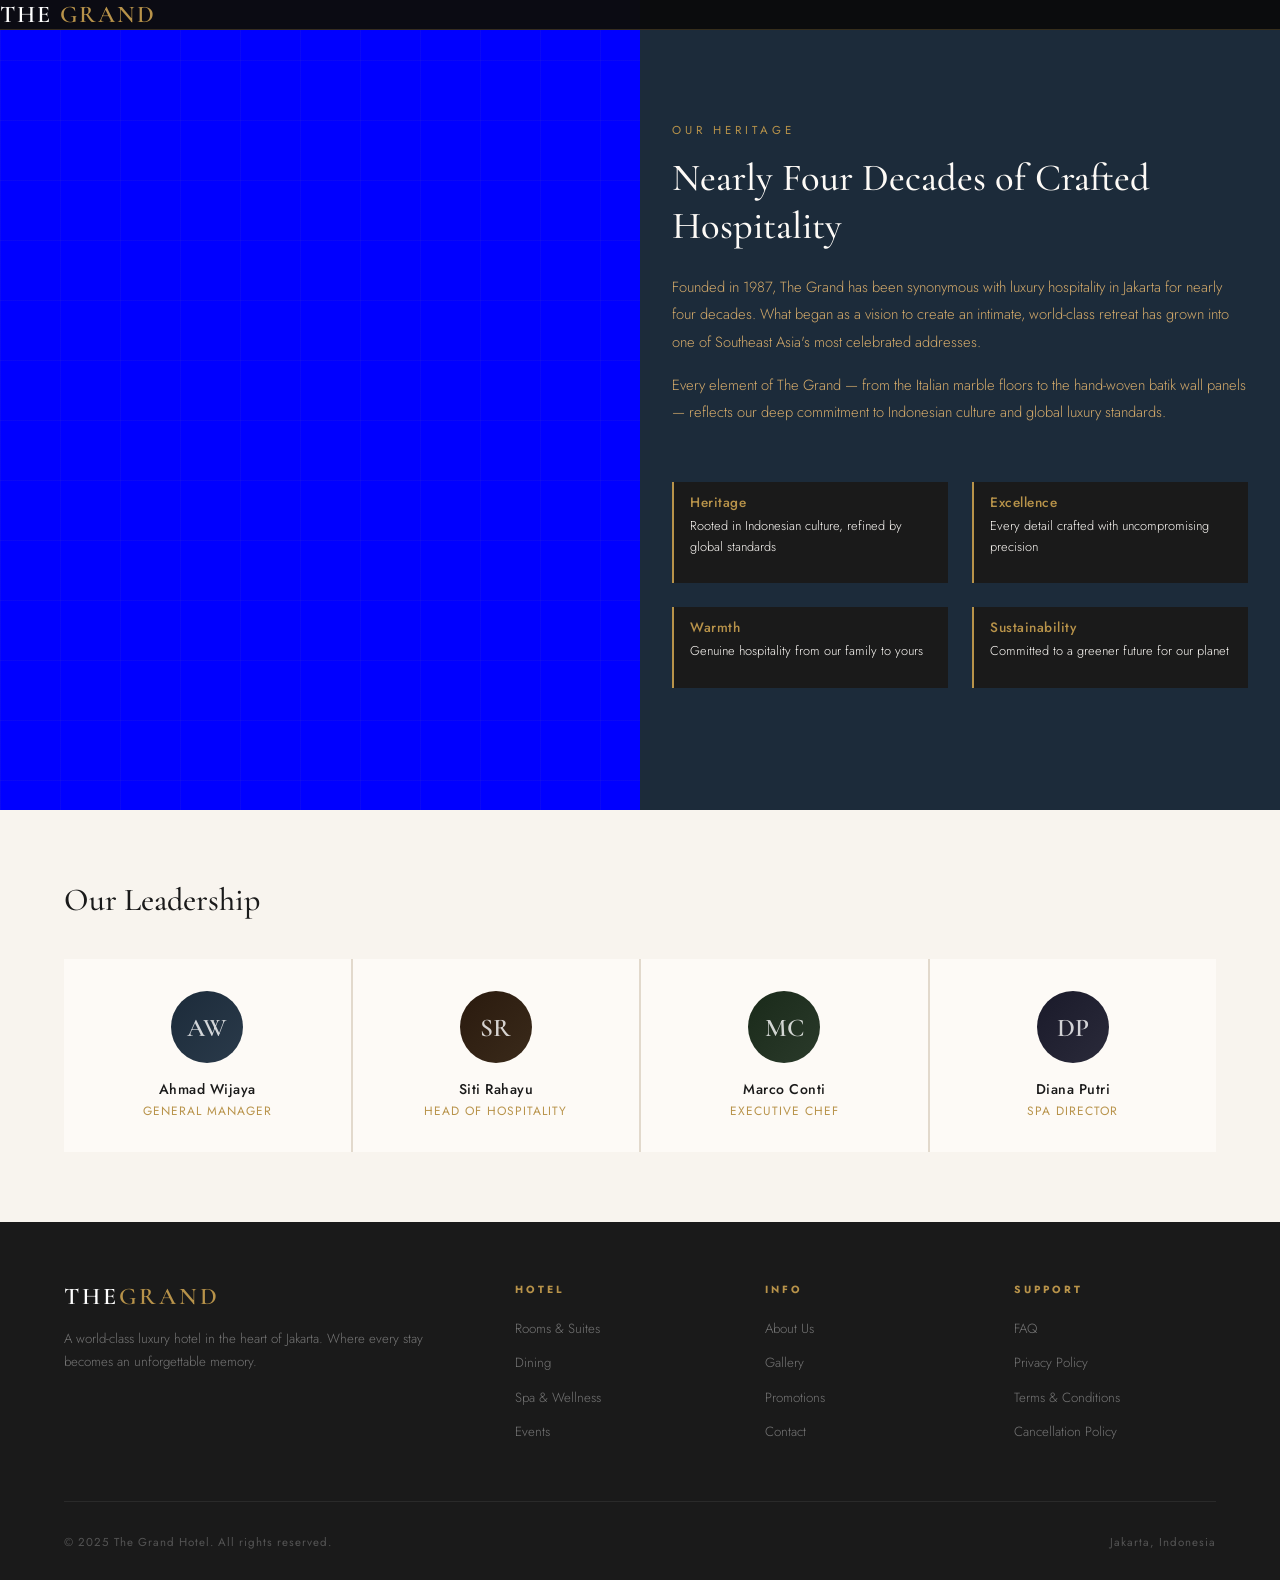
==== about.html @ 0f1eca5a "L18 Done" ====
<!doctype html>
<html lang="en">
  <head>
    <meta charset="UTF-8" />
    <meta name="viewport" content="width=device-width, initial-scale=1.0" />
    <title>Document</title>
    <link
      href="https://fonts.googleapis.com/css2?family=Cormorant+Garamond:ital,wght@0,400;0,500;0,600;1,400;1,600&family=Jost:wght@300;400;500&display=swap"
      rel="stylesheet"
    />
    <link rel="stylesheet" href="style.css" />
    <link rel="icon" href="assets/Logo.png" />
  </head>
  <body>
    <nav class="mainNav">
      <div class="nav-inner">
        <a href="index.html" target="_self" class="logo"
          >The <span>Grand</span></a
        >
      </div>
    </nav>

    <!-- ===== ABOUT PAGE ===== -->
    <div class="page" id="page-about">
      <div class="about-split">
        <div class="about-img-panel">
          <iframe
            class="about-iframe"
            src="https://www.google.com/maps/embed?pb=!1m18!1m12!1m3!1d3966.8124779945497!2d106.895271476103!3d-6.155864393831235!2m3!1f0!2f0!3f0!3m2!1i1024!2i768!4f13.1!3m3!1m2!1s0x2e69f5b17e69633b%3A0x5859f2b731b274cf!2sTimedoor%20Academy%20%7C%20Kursus%20Coding%2C%20Programming%20untuk%20usia%205th%20-%2018th%20di%20Kelapa%20Gading%2C%20Jakarta%20Utara%2C%20Indonesia!5e0!3m2!1sen!2sid!4v1786979828454!5m2!1sen!2sid"
            width="600"
            height="450"
            style="border: 0"
            allowfullscreen=""
            loading="lazy"
            referrerpolicy="strict-origin-when-cross-origin"
          ></iframe>
          <div class="hero-grid-pattern"></div>
        </div>

        <div class="about-text-panel">
          <div class="section-eyebrow" id="ab-tag">Our Heritage</div>
          <h2 id="ab-title">Nearly Four Decades of Crafted Hospitality</h2>
          <p id="ab-p1">
            Founded in 1987, The Grand has been synonymous with luxury
            hospitality in Jakarta for nearly four decades. What began as a
            vision to create an intimate, world-class retreat has grown into one
            of Southeast Asia's most celebrated addresses.
          </p>
          <p id="ab-p2">
            Every element of The Grand — from the Italian marble floors to the
            hand-woven batik wall panels — reflects our deep commitment to
            Indonesian culture and global luxury standards.
          </p>
          <div class="about-pillars">
            <div class="pillar">
              <h4>Heritage</h4>
              <p>Rooted in Indonesian culture, refined by global standards</p>
            </div>
            <div class="pillar">
              <h4>Excellence</h4>
              <p>Every detail crafted with uncompromising precision</p>
            </div>
            <div class="pillar">
              <h4>Warmth</h4>
              <p>Genuine hospitality from our family to yours</p>
            </div>
            <div class="pillar">
              <h4>Sustainability</h4>
              <p>Committed to a greener future for our planet</p>
            </div>
          </div>
        </div>
      </div>

      <div class="team-strip">
        <h2>Our Leadership</h2>
        <div class="team-grid">
          <div class="team-card">
            <div class="team-avatar">AW</div>
            <h4>Ahmad Wijaya</h4>
            <p>General Manager</p>
          </div>
          <div class="team-card">
            <div
              class="team-avatar"
              style="background: linear-gradient(135deg, #2a1a0e, #3a2a1a)"
            >
              SR
            </div>
            <h4>Siti Rahayu</h4>
            <p>Head of Hospitality</p>
          </div>
          <div class="team-card">
            <div
              class="team-avatar"
              style="background: linear-gradient(135deg, #1a2a1a, #2a3a2a)"
            >
              MC
            </div>
            <h4>Marco Conti</h4>
            <p>Executive Chef</p>
          </div>
          <div class="team-card">
            <div
              class="team-avatar"
              style="background: linear-gradient(135deg, #1a1a2a, #2a2a3a)"
            >
              DP
            </div>
            <h4>Diana Putri</h4>
            <p>Spa Director</p>
          </div>
        </div>
      </div>

      <footer>
        <div class="footer-top">
          <div>
            <span class="footer-logo">The<span>Grand</span></span>
            <p class="footer-brand-text">
              A world-class luxury hotel in the heart of Jakarta. Where every
              stay becomes an unforgettable memory.
            </p>
          </div>
          <div class="footer-col">
            <h4>Hotel</h4>
            <ul>
              <li>
                <a href="rooms.html">Rooms & Suites</a>
              </li>
              <li><a href="#">Dining</a></li>
              <li><a href="#">Spa & Wellness</a></li>
              <li><a href="#">Events</a></li>
            </ul>
          </div>
          <div class="footer-col">
            <h4>Info</h4>
            <ul>
              <li>
                <a href="about.html">About Us</a>
              </li>
              <li><a href="#">Gallery</a></li>
              <li><a href="#">Promotions</a></li>
              <li>
                <a href="contact.html">Contact</a>
              </li>
            </ul>
          </div>
          <div class="footer-col">
            <h4>Support</h4>
            <ul>
              <li><a href="#">FAQ</a></li>
              <li><a href="#">Privacy Policy</a></li>
              <li><a href="#">Terms & Conditions</a></li>
              <li><a href="#">Cancellation Policy</a></li>
            </ul>
          </div>
        </div>
        <div class="footer-bottom">
          <span>© 2025 The Grand Hotel. All rights reserved.</span
          ><span>Jakarta, Indonesia</span>
        </div>
      </footer>
    </div>
    <script src="script.js"></script>
  </body>
</html>
---- style.css ----
* {
  margin: 0;
  padding: 0;
  box-sizing: border-box;
}

:root {
  --gold: #b8934a;
  --gold-light: #f5edd8;
  --gold-mid: #d4aa6a;
  --dark: #0c0c0c;
  --ink: #1a1a1a;
  --text: #3a3530;
  --muted: #8a7e72;
  --white: #fdfaf6;
  --bg: #f8f4ee;
  --border: #e2d9cc;
  --navy: #1c2b3a;
}

body {
  font-family: "Jost", sans-serif;
  color: var(--text);
  background: var(--white);
  overflow-x: hidden;
}

/* NAV */

/* PAGES */
.page {
  display: block;
}

/* ===== HOME ===== */
.hero {
  position: relative;
  height: 100vh;
  min-height: 600px;
  overflow: hidden;
  display: flex;
  align-items: center;
  justify-content: center;
}

.hero-bg {
  position: absolute;
  inset: 0;
  background: linear-gradient(160deg, #0a1520 0%, #1c2b3a 40%, #2a1a0e 100%);
}

.hero-video {
  opacity: 0.2;
  min-width: 100%;
}


.hero-overlay {
  position: absolute;
  inset: 0;
  background: rgba(0, 0, 0, 0.45);
}

.hero-grid-pattern {
  position: absolute;
  inset: 0;
  background-image:
    linear-gradient(rgba(184, 147, 74, 0.06) 1px, transparent 1px),
    linear-gradient(90deg, rgba(184, 147, 74, 0.06) 1px, transparent 1px);
  background-size: 60px 60px;
}

.hero-content {
  position: relative;
  z-index: 2;
  text-align: center;
  padding: 0 5%;
}

.hero-line {
  width: 60px;
  height: 1px;
  background: var(--gold);
  margin: 0 auto 1.5rem;
}

.hero-eyebrow {
  font-size: 0.75rem;
  letter-spacing: 4px;
  text-transform: uppercase;
  color: var(--gold-mid);
  margin-bottom: 1.2rem;
  font-weight: 400;
}

.hero h1 {
  font-family: "Cormorant Garamond", serif;
  font-size: clamp(3rem, 8vw, 6rem);
  font-weight: 500;
  color: #fff;
  line-height: 1.05;
  margin-bottom: 1.2rem;
  letter-spacing: 1px;
}

.hero h1 em {
  font-style: italic;
  color: var(--gold-mid);
}

.hero-sub {
  font-size: 0.95rem;
  color: rgba(255, 255, 255, 0.6);
  letter-spacing: 1px;
  margin-bottom: 2.5rem;
  font-weight: 300;
}

.hero-actions {
  display: flex;
  gap: 1rem;
  justify-content: center;
  flex-wrap: wrap;
}

.btn-gold {
  background: var(--gold);
  color: #fff;
  padding: 14px 32px;
  font-size: 0.8rem;
  font-weight: 500;
  letter-spacing: 2px;
  text-transform: uppercase;
  border: none;
  cursor: pointer;
  font-family: "Jost", sans-serif;
  transition: all 0.25s;
}

.btn-gold:hover {
  background: var(--gold-mid);
}

.btn-ghost {
  background: transparent;
  color: #fff;
  padding: 14px 32px;
  font-size: 0.8rem;
  font-weight: 400;
  letter-spacing: 2px;
  text-transform: uppercase;
  border: 1px solid rgba(255, 255, 255, 0.4);
  cursor: pointer;
  font-family: "Jost", sans-serif;
  transition: all 0.25s;
}

.btn-ghost:hover {
  border-color: #fff;
}

.scroll-hint {
  position: absolute;
  bottom: 2rem;
  left: 50%;
  transform: translateX(-50%);
  display: flex;
  flex-direction: column;
  align-items: center;
  gap: 8px;
  color: rgba(255, 255, 255, 0.4);
  font-size: 0.7rem;
  letter-spacing: 2px;
  text-transform: uppercase;
}

.scroll-line {
  width: 1px;
  height: 40px;
  background: linear-gradient(to bottom, rgba(184, 147, 74, 0.8), transparent);
}

/* BOOKING BAR */
.booking-bar {
  background: var(--ink);
  padding: 0 5%;
}

.booking-inner {
  display: flex;
  align-items: center;
  gap: 0;
}

.book-field {
  flex: 1;
  padding: 1.2rem 1.5rem;
  border-right: 1px solid rgba(255, 255, 255, 0.08);
}

.book-field:last-of-type {
  border-right: none;
}

.book-label {
  font-size: 0.65rem;
  letter-spacing: 2px;
  text-transform: uppercase;
  color: var(--gold);
  margin-bottom: 4px;
}

.book-input {
  background: none;
  border: none;
  color: #fff;
  font-family: "Jost", sans-serif;
  font-size: 0.9rem;
  font-weight: 300;
  width: 100%;
  outline: none;
  cursor: pointer;
}

.book-input::placeholder {
  color: rgba(255, 255, 255, 0.4);
}

.book-btn {
  background: var(--gold);
  color: #fff;
  border: none;
  padding: 0 2.5rem;
  font-size: 0.75rem;
  font-weight: 500;
  letter-spacing: 2px;
  text-transform: uppercase;
  cursor: pointer;
  font-family: "Jost", sans-serif;
  height: 100%;
  transition: background 0.2s;
  white-space: nowrap;
  min-height: 72px;
}

.book-btn:hover {
  background: var(--gold-mid);
}

/* DIVIDER */
.divider {
  display: flex;
  align-items: center;
  gap: 1rem;
  margin: 0 auto 2rem;
  max-width: 200px;
}

.divider-line {
  flex: 1;
  height: 1px;
  background: var(--border);
}

.divider-icon {
  width: 8px;
  height: 8px;
  background: var(--gold);
  transform: rotate(45deg);
}

/* INTRO */
.intro {
  padding: 90px 5%;
  text-align: center;
  max-width: 800px;
  margin: 0 auto;
}

.section-eyebrow {
  font-size: 0.72rem;
  letter-spacing: 4px;
  text-transform: uppercase;
  color: var(--gold);
  margin-bottom: 1rem;
}

.intro h2 {
  font-family: "Cormorant Garamond", serif;
  font-size: clamp(2rem, 4vw, 3rem);
  font-weight: 500;
  color: var(--ink);
  line-height: 1.25;
  margin-bottom: 1.2rem;
}

.intro p {
  color: var(--muted);
  font-size: 0.97rem;
  line-height: 1.85;
  font-weight: 300;
}

/* filter btn css */
.room-filter-btns {
  display: flex;
  gap: 0.5rem;
}

.filter-btn {
  padding: 0.4rem 1rem;
  border: 1px solid var(--gold);
  background: transparent;
  color: var(--gold);
  font-family: inherit;
  font-size: 0.8rem;
  letter-spacing: 1px;
  cursor: pointer;
  transition: background 0.3s, color 0.3s;
}

.filter-btn:hover,
.filter-btn.active {
  background: var(--gold);
  color: white;
}

/* filter btn css end */

/* ROOMS */
.rooms-section {
  background: var(--bg);
  padding: 80px 5%;
}

.section-header {
  display: flex;
  align-items: flex-end;
  justify-content: space-between;
  margin-bottom: 2.5rem;
  flex-wrap: wrap;
  gap: 1rem;
}

.section-header h2 {
  font-family: "Cormorant Garamond", serif;
  font-size: clamp(1.8rem, 3.5vw, 2.6rem);
  font-weight: 500;
  color: var(--ink);
  line-height: 1.2;
}

.see-all {
  font-size: 0.75rem;
  letter-spacing: 2px;
  text-transform: uppercase;
  color: var(--gold);
  cursor: pointer;
  text-decoration: none;
  border-bottom: 1px solid var(--gold);
  padding-bottom: 2px;
  background: none;
  border-top: none;
  border-left: none;
  border-right: none;
  font-family: "Jost", sans-serif;
}

.room-card {
  background: var(--white);
  overflow: hidden;
  cursor: pointer;
  transition: all 0.3s;
  display: grid;
  grid-template-columns: 1fr 1fr;
  max-width: 1500px;
  max-height: 750px;
  margin: 0 auto
}

.room-img {
  height: 100%;
  overflow: hidden;
}

.room-img-inner {
  /* height: 100%; */
  min-width: 100%;
  background: linear-gradient(135deg, var(--navy) 0%, #2a3a4a 100%);
  display: flex;
  align-items: center;
  justify-content: center;
  position: relative;
  min-height: 200px;
}

.room-img-inner .room-pattern {
  position: absolute;
  inset: 0;
  opacity: 0.12;
  background-image: radial-gradient(circle at 2px 2px,
      white 1px,
      transparent 0);
  background-size: 20px 20px;
}

.room-badge {
  position: absolute;
  top: 14px;
  left: 14px;
  background: var(--gold);
  color: #fff;
  font-size: 0.65rem;
  letter-spacing: 2px;
  text-transform: uppercase;
  padding: 5px 12px;
}

.room-body {
  padding: 1.5rem;
}

.room-body h3 {
  font-family: "Cormorant Garamond", serif;
  font-size: 1.3rem;
  font-weight: 600;
  color: var(--ink);
  margin-bottom: 0.4rem;
}

.room-body p {
  font-size: 0.83rem;
  color: var(--muted);
  line-height: 1.6;
  margin-bottom: 1rem;
  font-weight: 300;
}

.room-amenities {
  display: flex;
  gap: 0.8rem;
  flex-wrap: wrap;
  margin-bottom: 1.2rem;
}

.amenity {
  font-size: 0.72rem;
  letter-spacing: 1px;
  color: var(--muted);
  display: flex;
  align-items: center;
  gap: 4px;
}

.room-footer {
  display: flex;
  align-items: center;
  justify-content: space-between;
  padding-top: 1rem;
  border-top: 1px solid var(--border);
}

.room-price {
  font-family: "Cormorant Garamond", serif;
}

.room-price .from {
  font-size: 0.7rem;
  letter-spacing: 1px;
  text-transform: uppercase;
  color: var(--muted);
  display: block;
  margin-bottom: 2px;
}

.room-price .amount {
  font-size: 1.4rem;
  font-weight: 600;
  color: var(--ink);
}

.room-price .night {
  font-size: 0.72rem;
  color: var(--muted);
}

.room-reserve {
  background: none;
  border: 1px solid var(--gold);
  color: var(--gold);
  padding: 8px 18px;
  font-size: 0.72rem;
  letter-spacing: 1.5px;
  text-transform: uppercase;
  cursor: pointer;
  font-family: "Jost", sans-serif;
  transition: all 0.2s;
}

.room-reserve:hover {
  background: var(--gold);
  color: #fff;
}

/* EXPERIENCE */
.experience {
  padding: 80px 5%;
}

.exp-header {
  text-align: center;
  margin-bottom: 2.5rem;
}

.exp-header h2 {
  font-family: "Cormorant Garamond", serif;
  font-size: clamp(1.8rem, 3.5vw, 2.6rem);
  font-weight: 500;
  color: var(--ink);
  line-height: 1.25;
}

/* EXPERIENCE SECTION (GRID PRACTICE) */
.experience-strip {
  background: var(--border);
  height: 600px;
  display: grid;
  grid-template-columns: 1fr 1fr 1fr;
  gap: 2px;
}

#king-bed {
  grid-row: 1/4;
}

#fine-dining {
  grid-row: 2/4;
}

.experience-item {
  position: relative;
  overflow: hidden;
  cursor: pointer;
}

.experience-item img {
  width: 100%;
  height: 100%;
  object-fit: cover;
  display: block;
  /* transition: transform 0.5s ease; */
}

.experience-item:hover img {
  /* transform: scale(1.05); */
}

.experience-label {
  position: absolute;
  left: 0;
  right: 0;
  bottom: 0;
  padding: 14px 16px;
  background: linear-gradient(to top, rgba(12, 12, 12, 0.75), transparent);
  color: #fff;
  font-size: 0.8rem;
  letter-spacing: 1.5px;
  text-transform: uppercase;
}

/* TESTIMONIAL */
.testi-section {
  background: var(--dark);
  padding: 80px 5%;
  text-align: center;
}

.testi-section .section-eyebrow {
  color: var(--gold);
}

.testi-section h2 {
  font-family: "Cormorant Garamond", serif;
  font-size: clamp(1.8rem, 3vw, 2.6rem);
  font-weight: 500;
  color: #fff;
  margin-bottom: 3rem;
}

.testi-slider {
  display: grid;
  grid-template-columns: repeat(3, 1fr);
  gap: 1px;
  background: rgba(255, 255, 255, 0.06);
}

.testi-card {
  padding: 2.5rem 2rem;
  background: var(--dark);
}

.testi-quote {
  font-family: "Cormorant Garamond", serif;
  font-size: 1.1rem;
  font-style: italic;
  color: rgba(255, 255, 255, 0.75);
  line-height: 1.8;
  margin-bottom: 1.5rem;
}

.testi-sep {
  width: 30px;
  height: 1px;
  background: var(--gold);
  margin: 0 auto 1.2rem;
}

.testi-name {
  font-size: 0.75rem;
  letter-spacing: 2px;
  text-transform: uppercase;
  color: var(--gold-mid);
}

.testi-origin {
  font-size: 0.72rem;
  color: rgba(255, 255, 255, 0.35);
  margin-top: 3px;
}

/* AWARDS */
.awards {
  padding: 50px 5%;
  display: flex;
  align-items: center;
  justify-content: center;
  gap: 3rem;
  flex-wrap: wrap;
  border-top: 1px solid var(--border);
  border-bottom: 1px solid var(--border);
}

.award-item {
  text-align: center;
}

.award-icon {
  font-size: 1.5rem;
  margin-bottom: 0.4rem;
}

.award-name {
  font-size: 0.7rem;
  letter-spacing: 2px;
  text-transform: uppercase;
  color: var(--muted);
}

.award-year {
  font-size: 0.65rem;
  color: var(--gold);
  margin-top: 2px;
}

/* CTA DARK */
.cta-dark {
  background: linear-gradient(135deg, var(--navy) 0%, #0a1520 100%);
  padding: 80px 5%;
  text-align: center;
  position: relative;
  overflow: hidden;
}

.cta-dark .hero-grid-pattern {
  position: absolute;
  inset: 0;
}

.cta-dark-content {
  position: relative;
  z-index: 1;
}

.cta-dark h2 {
  font-family: "Cormorant Garamond", serif;
  font-size: clamp(2rem, 4vw, 3rem);
  font-weight: 500;
  color: #fff;
  margin-bottom: 0.8rem;
}

.cta-dark p {
  color: rgba(255, 255, 255, 0.55);
  font-size: 0.9rem;
  letter-spacing: 1px;
  margin-bottom: 2rem;
  font-weight: 300;
}

/* ===== ROOMS PAGE ===== */
.page-hero {
  height: 320px;
  background: linear-gradient(160deg, var(--navy) 0%, #0a1520 100%);
  display: flex;
  align-items: flex-end;
  justify-content: flex-start;
  padding: 0 5% 3rem;
  position: relative;
  overflow: hidden;
}

.page-hero .hero-grid-pattern {
  position: absolute;
  inset: 0;
}

.page-hero-content {
  position: relative;
  z-index: 1;
}

.page-hero .section-eyebrow {
  margin-bottom: 0.5rem;
}

.page-hero h1 {
  font-family: "Cormorant Garamond", serif;
  font-size: clamp(2rem, 4vw, 3rem);
  font-weight: 500;
  color: #fff;
}

.rooms-list {
  padding: 60px 5%;
  display: flex;
  flex-direction: column;
  gap: 1px;
  background: var(--border);
}

.room-list-card {
  background: var(--white);
  display: grid;
  grid-template-columns: 380px 1fr;
  overflow: hidden;
  transition: box-shadow 0.3s;
}

.room-list-card:hover {
  box-shadow: 0 8px 40px rgba(0, 0, 0, 0.1);
}

.room-list-img {
  height: 280px;
  overflow: hidden;
}

.room-list-img-inner {
  height: 100%;
  transition: transform 0.5s ease;
}

.room-list-card:hover .room-list-img-inner {
  transform: scale(1.04);
}

.room-list-body {
  padding: 2.5rem;
  display: flex;
  flex-direction: column;
  justify-content: space-between;
}

.room-list-body h3 {
  font-family: "Cormorant Garamond", serif;
  font-size: 1.8rem;
  font-weight: 500;
  color: var(--ink);
  margin-bottom: 0.6rem;
}

.room-list-body p {
  color: var(--muted);
  font-size: 0.88rem;
  line-height: 1.75;
  font-weight: 300;
  margin-bottom: 1.5rem;
}

.room-specs {
  display: flex;
  gap: 2rem;
  margin-bottom: 1.5rem;
}

.spec-item {
  text-align: center;
}

.spec-val {
  font-family: "Cormorant Garamond", serif;
  font-size: 1.4rem;
  font-weight: 600;
  color: var(--ink);
}

.spec-label {
  font-size: 0.65rem;
  letter-spacing: 2px;
  text-transform: uppercase;
  color: var(--muted);
}

.room-list-footer {
  display: flex;
  align-items: center;
  justify-content: space-between;
  padding-top: 1.5rem;
  border-top: 1px solid var(--border);
}

/* ===== ABOUT PAGE ===== */

.about-iframe {
  position: absolute;
  /* top: 0;
  left: 0; */
  width: 100%;
  height: 100%;
  border: none;
  display: block;

}

.about-split {
  display: grid;
  grid-template-columns: 1fr 1fr;
  min-height: 90vh;
}

.about-img-panel {
  background: linear-gradient(160deg, var(--navy) 0%, #1a2a3a 100%);
  position: relative;
  top: 20;
  overflow: hidden;
  display: flex;
  align-items: center;
  justify-content: center;
  background: blue;
}

.about-img-panel .hero-grid-pattern {
  position: absolute;
  inset: 0;
}

.about-text-panel {
  padding: 80px 5%;
  display: flex;
  flex-direction: column;
  justify-content: center;
  background: var(--navy);
}

.about-text-panel h2 {
  font-family: "Cormorant Garamond", serif;
  font-size: clamp(2rem, 3vw, 2.8rem);
  font-weight: 500;
  color: var(--white);
  line-height: 1.25;
  margin-bottom: 1.5rem;
}

.about-text-panel p {
  color: var(--gold-mid);
  font-size: 0.92rem;
  line-height: 1.85;
  font-weight: 300;
  margin-bottom: 1rem;
}

.about-pillars {
  display: grid;
  grid-template-columns: 1fr 1fr;
  gap: 1.5rem;
  margin-top: 2.5rem;
}

.pillar {
  border-left: 2px solid var(--gold);
  padding: 10px;
  padding-left: 1rem;
  background-color: var(--ink);
}

.pillar h4 {
  font-size: 0.85rem;
  font-weight: 500;
  color: var(--gold);
  margin-bottom: 4px;
  letter-spacing: 0.5px;
}

.pillar p {
  font-size: 0.8rem;
  color: var(--white);
  line-height: 1.6;
}

.team-strip {
  padding: 70px 5%;
  background: var(--bg);
}

.team-strip h2 {
  font-family: "Cormorant Garamond", serif;
  font-size: 2rem;
  font-weight: 500;
  color: var(--ink);
  margin-bottom: 2.5rem;
}

.team-grid {
  display: grid;
  grid-template-columns: repeat(auto-fit, minmax(180px, 1fr));
  gap: 2px;
  background: var(--border);
}

.team-card {
  background: var(--white);
  padding: 2rem 1.5rem;
  text-align: center;
}

.team-avatar {
  width: 72px;
  height: 72px;
  border-radius: 50%;
  background: linear-gradient(135deg, var(--navy) 0%, #2a3a4a 100%);
  margin: 0 auto 1rem;
  display: flex;
  align-items: center;
  justify-content: center;
  font-family: "Cormorant Garamond", serif;
  font-size: 1.6rem;
  font-weight: 600;
  color: rgba(255, 255, 255, 0.8);
}

.team-card h4 {
  font-size: 0.88rem;
  font-weight: 500;
  color: var(--ink);
  letter-spacing: 0.5px;
}

.team-card p {
  font-size: 0.75rem;
  color: var(--gold);
  letter-spacing: 1px;
  margin-top: 3px;
  text-transform: uppercase;
}

/* ===== CONTACT PAGE ===== */
.contact-grid {
  display: grid;
  grid-template-columns: 1fr 1.5fr;
}

.contact-left {
  background: var(--dark);
  padding: 70px 5%;
  display: flex;
  flex-direction: column;
  justify-content: center;
  padding-top: 72px;
  min-height: calc(100vh - 72px);
}

.contact-left .section-eyebrow {
  color: var(--gold);
  text-align: left;
}

.contact-left h2 {
  font-family: "Cormorant Garamond", serif;
  font-size: 2.2rem;
  font-weight: 500;
  color: #fff;
  margin-bottom: 1rem;
}

.contact-left p {
  color: rgba(255, 255, 255, 0.5);
  font-size: 0.88rem;
  line-height: 1.8;
  margin-bottom: 2.5rem;
  font-weight: 300;
}

.contact-details {
  display: flex;
  flex-direction: column;
  gap: 1.5rem;
}

.contact-detail {
  display: flex;
  gap: 1rem;
  align-items: flex-start;
}

.detail-icon {
  font-size: 0.9rem;
  padding-top: 2px;
  color: var(--gold);
}

.detail-label {
  font-size: 0.65rem;
  letter-spacing: 2px;
  text-transform: uppercase;
  color: var(--gold);
  margin-bottom: 3px;
}

.detail-val {
  font-size: 0.88rem;
  color: rgba(255, 255, 255, 0.7);
  font-weight: 300;
}

.contact-right {
  background: var(--bg);
  padding: 70px 5%;
  display: flex;
  flex-direction: column;
  justify-content: center;
}

.contact-right h3 {
  font-family: "Cormorant Garamond", serif;
  font-size: 1.8rem;
  font-weight: 500;
  color: var(--ink);
  margin-bottom: 2rem;
}

.form-row {
  display: grid;
  grid-template-columns: 1fr 1fr;
  gap: 1rem;
  margin-bottom: 1rem;
}

.form-group {
  margin-bottom: 1rem;
}

.form-group:last-child {
  margin-bottom: 0;
}

.form-group label {
  display: block;
  font-size: 0.68rem;
  letter-spacing: 2px;
  text-transform: uppercase;
  color: var(--gold);
  margin-bottom: 8px;
}

.form-group input,
.form-group select,
.form-group textarea {
  width: 100%;
  padding: 11px 0;
  border: none;
  border-bottom: 1px solid var(--border);
  background: transparent;
  font-family: "Jost", sans-serif;
  font-size: 0.9rem;
  color: var(--text);
  outline: none;
  transition: border-color 0.2s;
}

.form-group input:focus,
.form-group select:focus,
.form-group textarea:focus {
  border-color: var(--gold);
}

.form-group textarea {
  resize: none;
  min-height: 80px;
}

.form-submit {
  background: var(--ink);
  color: #fff;
  border: none;
  padding: 14px 36px;
  font-size: 0.75rem;
  letter-spacing: 2px;
  text-transform: uppercase;
  cursor: pointer;
  font-family: "Jost", sans-serif;
  transition: background 0.2s;
  margin-top: 0.5rem;
}

.form-submit:hover {
  background: var(--gold);
}

/* FOOTER */
footer {
  background: var(--ink);
  padding: 60px 5% 30px;
}

.footer-top {
  display: grid;
  grid-template-columns: 2fr 1fr 1fr 1fr;
  gap: 3rem;
  padding-bottom: 3rem;
  border-bottom: 1px solid rgba(255, 255, 255, 0.07);
}

.footer-logo {
  font-family: "Cormorant Garamond", serif;
  font-size: 1.5rem;
  font-weight: 600;
  color: #fff;
  letter-spacing: 3px;
  text-transform: uppercase;
  margin-bottom: 1rem;
  display: block;
}

.footer-logo span {
  color: var(--gold);
}

.footer-brand-text {
  color: rgba(255, 255, 255, 0.4);
  font-size: 0.83rem;
  line-height: 1.75;
  font-weight: 300;
}

.footer-col h4 {
  font-size: 0.65rem;
  letter-spacing: 3px;
  text-transform: uppercase;
  color: var(--gold);
  margin-bottom: 1.2rem;
}

.footer-col ul {
  list-style: none;
}

.footer-col li {
  margin-bottom: 0.7rem;
}

.footer-col a {
  color: rgba(255, 255, 255, 0.4);
  font-size: 0.83rem;
  text-decoration: none;
  font-weight: 300;
  transition: color 0.2s;
}

.footer-col a:hover {
  color: rgba(255, 255, 255, 0.85);
}

.footer-bottom {
  display: flex;
  align-items: center;
  justify-content: space-between;
  padding-top: 2rem;
  font-size: 0.72rem;
  color: rgba(255, 255, 255, 0.25);
  letter-spacing: 1px;
}

/* =============== Responsive ================== */

@media (max-width: 900px) {

  #nature-view {
    grid-column: span 2;
  }

  .room-card {
    display: block;
  }

  .room-list-card {
    grid-template-columns: 1fr;
  }

  .room-list-img {
    height: 220px;
  }

  .about-split {
    grid-template-columns: 1fr;
  }

  .about-img-panel {
    padding-top: 200px;
    padding-bottom: 200px;
  }

  .contact-grid {
    grid-template-columns: 1fr;
  }

  .experience-strip {
    grid-template-columns: 1fr 1fr;
  }

  .footer-top {
    grid-template-columns: 1fr 1fr;
  }

  .testi-slider {
    grid-template-columns: 1fr;
  }
}

@media (max-width: 600px) {
  .booking-inner {
    flex-direction: column;
  }

  .book-field {
    border-right: none;
    border-bottom: 1px solid rgba(255, 255, 255, 0.08);
  }
}

/* DETAILS PAGE BOOKING CSS */
/* "use strict"; */

/* NAV */
nav {
  position: fixed;
  top: 0;
  left: 0;
  right: 0;
  z-index: 100;
  background: rgba(12, 12, 12, 0.97);
  border-bottom: 1px solid rgba(184, 147, 74, 0.25);
}

.logo {
  font-family: "Cormorant Garamond", serif;
  font-size: 1.5rem;
  font-weight: 600;
  color: #fff;
  letter-spacing: 2px;
  text-decoration: none;
  text-transform: uppercase;
  width: 25%;
}

.logo span {
  color: var(--gold);
}

/* PROGRESS BAR */
.progress-bar {
  background: var(--ink);
  padding: 0 5%;
}

.progress-inner {
  display: flex;
  align-items: center;
  gap: 0;
  padding: 14px 0;
}

.step {
  display: flex;
  align-items: center;
  gap: 10px;
  font-size: 0.72rem;
  letter-spacing: 1.5px;
  text-transform: uppercase;
}

.step-num {
  width: 24px;
  height: 24px;
  border-radius: 50%;
  display: flex;
  align-items: center;
  justify-content: center;
  font-size: 0.7rem;
  font-weight: 500;
}

.step.done .step-num {
  background: var(--gold);
  color: #fff;
}

.step.active .step-num {
  background: rgba(255, 255, 255, 0.15);
  color: #fff;
  border: 1px solid rgba(255, 255, 255, 0.3);
}

.step.inactive .step-num {
  background: rgba(255, 255, 255, 0.05);
  color: rgba(255, 255, 255, 0.3);
}

.step.done .step-label {
  color: var(--gold-mid);
}

.step.active .step-label {
  color: #fff;
}

.step.inactive .step-label {
  color: rgba(255, 255, 255, 0.3);
}

.step-divider {
  flex: 1;
  height: 1px;
  background: rgba(255, 255, 255, 0.1);
  margin: 0 16px;
}

/* MAIN LAYOUT */
.booking-wrapper {
  display: grid;
  grid-template-columns: 1fr 380px;
  gap: 2rem;
  padding: 2.5rem 5%;
  max-width: 1200px;
  margin: 0 auto;
}

/* LEFT COLUMN */
.booking-left {}

.section-label-gold {
  font-size: 0.68rem;
  letter-spacing: 3px;
  text-transform: uppercase;
  color: var(--gold);
  margin-bottom: 0.5rem;
}

.section-title {
  font-family: "Cormorant Garamond", serif;
  font-size: 1.6rem;
  font-weight: 500;
  color: var(--ink);
  margin-bottom: 1.5rem;
  line-height: 1.2;
}

/* ROOM SUMMARY CARD */
.room-summary {
  background: var(--white);
  border: 1px solid var(--border);
  border-radius: 2px;
  overflow: hidden;
  margin-bottom: 2rem;
}

.room-thumb {
  height: 180px;
  background: linear-gradient(135deg, var(--navy) 0%, #2a3a4a 100%);
  position: relative;
  overflow: hidden;
  display: flex;
  align-items: center;
  justify-content: center;
}

.room-thumb-pattern {
  position: absolute;
  inset: 0;
  opacity: 0.12;
  background-image: radial-gradient(circle at 2px 2px,
      white 1px,
      transparent 0);
  background-size: 20px 20px;
}

.room-thumb-num {
  font-family: "Cormorant Garamond", serif;
  font-size: 5rem;
  font-weight: 600;
  color: rgba(255, 255, 255, 0.1);
  position: absolute;
  bottom: 8px;
  right: 16px;
}

.room-badge-thumb {
  position: absolute;
  top: 14px;
  left: 14px;
  background: var(--gold);
  color: #fff;
  font-size: 0.65rem;
  letter-spacing: 2px;
  text-transform: uppercase;
  padding: 5px 14px;
}

.room-summary-body {
  padding: 1.5rem;
}

.room-summary-body h3 {
  font-family: "Cormorant Garamond", serif;
  font-size: 1.4rem;
  font-weight: 500;
  color: var(--ink);
  margin-bottom: 0.5rem;
}

.room-amenities-row {
  display: flex;
  gap: 1rem;
  flex-wrap: wrap;
  margin-top: 0.8rem;
}

.amenity-tag {
  font-size: 0.72rem;
  letter-spacing: 1px;
  color: var(--muted);
  display: flex;
  align-items: center;
  gap: 5px;
}

/* DATE FORM */
.form-block {
  background: var(--white);
  border: 1px solid var(--border);
  border-radius: 2px;
  padding: 1.75rem;
  margin-bottom: 2rem;
}

.form-block-title {
  font-family: "Cormorant Garamond", serif;
  font-size: 1.1rem;
  font-weight: 500;
  color: var(--ink);
  margin-bottom: 1.25rem;
  padding-bottom: 0.75rem;
  border-bottom: 1px solid var(--border);
}

.form-row-2 {
  display: grid;
  grid-template-columns: 1fr 1fr;
  gap: 1rem;
}

.input-error {
  font-size: 0.72rem;
  color: #c0392b;
  margin-top: 4px;
  display: none;
}

.input-error.show {
  display: block;
}

/* GUEST COUNTER */
.guest-counter {
  display: flex;
  align-items: center;
  gap: 12px;
  padding: 8px 0;
  border-bottom: 1px solid var(--border);
}

.guest-counter-label {
  flex: 1;
  font-size: 0.9rem;
  color: var(--text);
}

.counter-btn {
  width: 28px;
  height: 28px;
  border: 1px solid var(--border);
  background: transparent;
  color: var(--text);
  font-size: 1rem;
  cursor: pointer;
  display: flex;
  align-items: center;
  justify-content: center;
  transition: all 0.2s;
  font-family: "Jost", sans-serif;
}

.counter-btn:hover {
  border-color: var(--gold);
  color: var(--gold);
}

.counter-val {
  font-size: 0.95rem;
  font-weight: 500;
  color: var(--ink);
  min-width: 20px;
  text-align: center;
}

/* ADD-ONS */
.addon-list {
  display: flex;
  flex-direction: column;
  gap: 0.75rem;
  margin-top: 0.25rem;
}

.addon-item {
  display: flex;
  align-items: center;
  justify-content: space-between;
  padding: 10px 0;
  border-bottom: 1px solid var(--border);
}

.addon-item:last-child {
  border-bottom: none;
}

.addon-left {
  display: flex;
  align-items: center;
  gap: 12px;
}

.addon-check {
  width: 18px;
  height: 18px;
  accent-color: var(--gold);
  cursor: pointer;
}

.addon-name {
  font-size: 0.88rem;
  color: var(--text);
}

.addon-desc {
  font-size: 0.75rem;
  color: var(--muted);
  margin-top: 1px;
}

.addon-price {
  font-size: 0.85rem;
  font-weight: 500;
  color: var(--ink);
}

/* RIGHT COLUMN — PRICE SUMMARY */
.price-summary {
  position: sticky;
  top: 20px;
}

.price-card {
  background: var(--dark);
  padding: 2rem;
  border-radius: 2px;
}

.price-card-label {
  font-size: 0.65rem;
  letter-spacing: 3px;
  text-transform: uppercase;
  color: var(--gold-mid);
  margin-bottom: 0.5rem;
}

.price-card h3 {
  font-family: "Cormorant Garamond", serif;
  font-size: 1.4rem;
  font-weight: 500;
  color: #fff;
  margin-bottom: 1.5rem;
}

.price-room-mini {
  display: flex;
  align-items: center;
  gap: 10px;
  padding: 0.75rem;
  background: rgba(255, 255, 255, 0.06);
  border-radius: 2px;
  margin-bottom: 1.5rem;
}

.price-room-dot {
  width: 8px;
  height: 8px;
  background: var(--gold);
  border-radius: 50%;
  flex-shrink: 0;
}

.price-room-name {
  font-size: 0.82rem;
  color: rgba(255, 255, 255, 0.7);
}

/* BREAKDOWN TABLE */
.breakdown {
  width: 100%;
  border-collapse: collapse;
  margin-bottom: 1rem;
}

.breakdown tr {
  border-bottom: 1px solid rgba(255, 255, 255, 0.07);
}

.breakdown tr:last-child {
  border-bottom: none;
}

.breakdown td {
  padding: 8px 0;
  font-size: 0.83rem;
}

.breakdown .bd-label {
  color: rgba(255, 255, 255, 0.55);
}

.breakdown .bd-val {
  color: rgba(255, 255, 255, 0.85);
  text-align: right;
  font-weight: 400;
}

.breakdown .bd-val.highlight {
  color: var(--gold-mid);
}

.breakdown .bd-val.discount {
  color: #6fcf97;
}

/* NIGHTS INDICATOR */
.nights-badge {
  display: inline-flex;
  align-items: center;
  gap: 6px;
  background: rgba(184, 147, 74, 0.15);
  border: 1px solid rgba(184, 147, 74, 0.3);
  padding: 4px 12px;
  border-radius: 1px;
  margin-bottom: 1rem;
}

.nights-badge span {
  font-size: 0.75rem;
  color: var(--gold-mid);
  letter-spacing: 1px;
}

.nights-badge strong {
  font-family: "Cormorant Garamond", serif;
  font-size: 1.1rem;
  color: var(--gold);
}

.divider-gold {
  height: 1px;
  background: rgba(184, 147, 74, 0.2);
  margin: 1rem 0;
}

.total-row {
  display: flex;
  align-items: baseline;
  justify-content: space-between;
  margin-bottom: 1.5rem;
}

.total-label {
  font-size: 0.75rem;
  letter-spacing: 2px;
  text-transform: uppercase;
  color: rgba(255, 255, 255, 0.5);
}

.total-amount {
  font-family: "Cormorant Garamond", serif;
  font-size: 2rem;
  font-weight: 600;
  color: #fff;
}

.total-note {
  font-size: 0.7rem;
  color: rgba(255, 255, 255, 0.35);
  margin-top: 3px;
  text-align: right;
}

/* DATE VALIDITY */
.date-status {
  font-size: 0.75rem;
  padding: 6px 12px;
  margin-bottom: 1rem;
  text-align: center;
}

.date-status.valid {
  background: rgba(111, 207, 151, 0.12);
  color: #6fcf97;
  border: 1px solid rgba(111, 207, 151, 0.2);
}

.date-status.invalid {
  background: rgba(235, 87, 87, 0.12);
  color: #eb5757;
  border: 1px solid rgba(235, 87, 87, 0.2);
}

.date-status.empty {
  background: rgba(255, 255, 255, 0.05);
  color: rgba(255, 255, 255, 0.35);
  border: 1px solid rgba(255, 255, 255, 0.08);
}

/* CONFIRM BTN */
.confirm-btn {
  width: 100%;
  background: var(--gold);
  color: #fff;
  border: none;
  padding: 15px;
  font-size: 0.78rem;
  font-weight: 500;
  letter-spacing: 2px;
  text-transform: uppercase;
  cursor: pointer;
  font-family: "Jost", sans-serif;
  transition: background 0.2s;
  margin-bottom: 0.75rem;
}

.confirm-btn:hover {
  background: var(--gold-mid);
}

.confirm-btn:disabled {
  background: rgba(255, 255, 255, 0.1);
  color: rgba(255, 255, 255, 0.3);
  cursor: not-allowed;
}

.cancel-btn {
  width: 100%;
  background: transparent;
  color: rgba(255, 255, 255, 0.4);
  border: 1px solid rgba(255, 255, 255, 0.1);
  padding: 11px;
  font-size: 0.75rem;
  letter-spacing: 2px;
  text-transform: uppercase;
  cursor: pointer;
  font-family: "Jost", sans-serif;
  transition: all 0.2s;
}

.cancel-btn:hover {
  border-color: rgba(255, 255, 255, 0.3);
  color: rgba(255, 255, 255, 0.7);
}

/* PERKS */
.perks {
  margin-top: 1rem;
  padding-top: 1rem;
  border-top: 1px solid rgba(255, 255, 255, 0.08);
}

.perk-item {
  display: flex;
  align-items: center;
  gap: 8px;
  font-size: 0.75rem;
  color: rgba(255, 255, 255, 0.4);
  margin-bottom: 6px;
}

.perk-check {
  color: var(--gold);
  font-size: 0.7rem;
}

/* TOAST */
.toast {
  position: fixed;
  bottom: 2rem;
  right: 2rem;
  background: var(--ink);
  border: 1px solid rgba(184, 147, 74, 0.4);
  padding: 14px 20px;
  display: flex;
  align-items: center;
  gap: 12px;
  font-size: 0.85rem;
  color: #fff;
  transform: translateY(80px);
  opacity: 0;
  transition:
    transform 0.4s cubic-bezier(0.34, 1.56, 0.64, 1),
    opacity 0.3s;
  z-index: 999;
  max-width: 320px;
  border-radius: 2px;
}

.toast.show {
  transform: translateY(0);
  opacity: 1;
}

.toast-icon {
  font-size: 1rem;
}

@media (max-width: 900px) {
  .booking-wrapper {
    grid-template-columns: 1fr;
  }

  .price-summary {
    position: static;
  }
}

@media (max-width: 500px) {
  .form-row-2 {
    grid-template-columns: 1fr;
  }
}
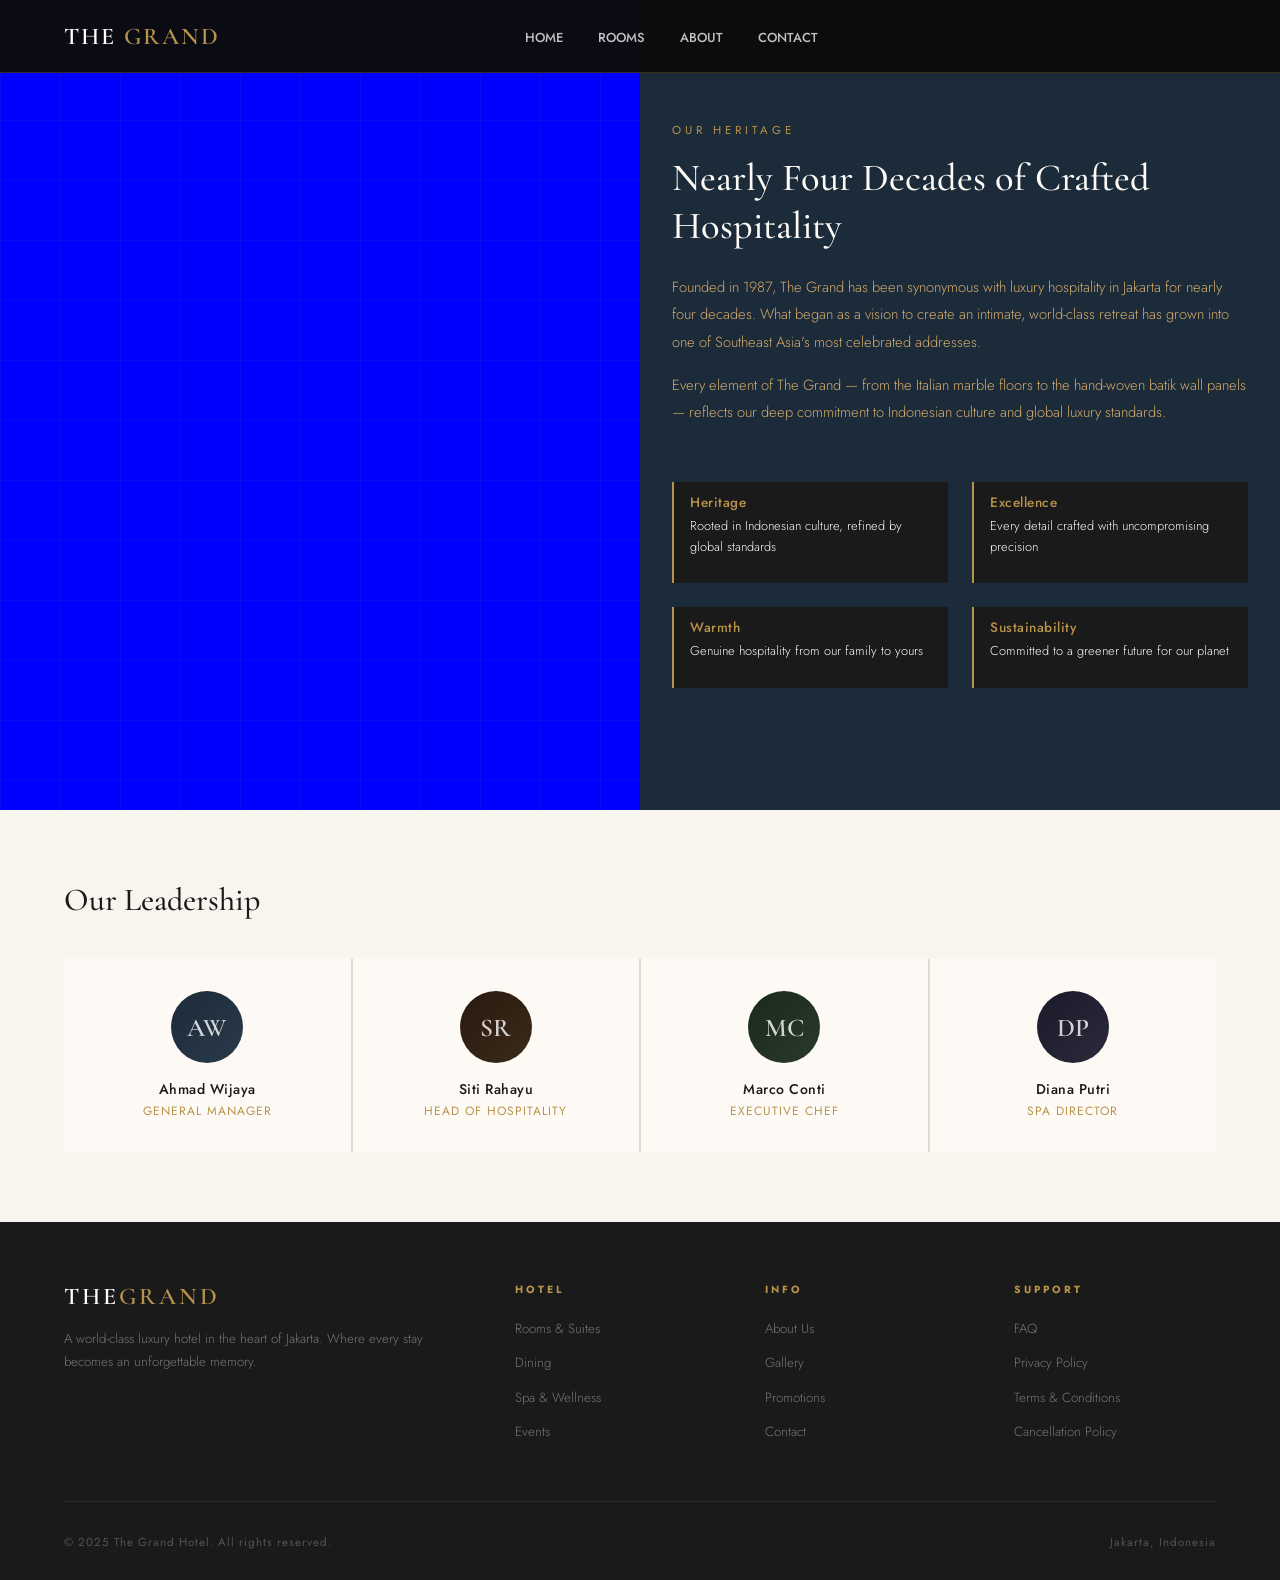
==== commit 2fc4e2e5: "L18 DONE" ====
--- a/about.html
+++ b/about.html
@@ -17,6 +17,12 @@
         <a href="index.html" target="_self" class="logo"
           >The <span>Grand</span></a
         >
+        <ul class="nav-links">
+          <li><a href="index.html">HOME</a></li>
+          <li><a href="rooms.html">ROOMS</a></li>
+          <li><a href="about.html">ABOUT</a></li>
+          <li><a href="contact.html">CONTACT </a></li>
+        </ul>
       </div>
     </nav>
 
--- a/style.css
+++ b/style.css
@@ -551,9 +551,7 @@
   /* transition: transform 0.5s ease; */
 }
 
-.experience-item:hover img {
-  /* transform: scale(1.05); */
-}
+
 
 .experience-label {
   position: absolute;
@@ -1251,6 +1249,41 @@
 /* "use strict"; */
 
 /* NAV */
+.nav-inner {
+  display: flex;
+  align-items: center;
+  justify-content: space-between;
+  height: 72px;
+  padding: 0 5%;
+  box-sizing: border-box;
+}
+
+
+
+.nav-links {
+  list-style-type: none;
+  display: flex;
+  gap: 35px;
+  justify-content: flex-start;
+  width: 60%;
+}
+
+
+
+.nav-links a {
+  text-decoration: none;
+  color: rgba(255, 255, 255, 0.75);
+  font-size: 13px;
+  font-weight: 500;
+}
+
+
+
+.nav-links a:hover,
+.nav-links a.active {
+  color: var(--gold);
+}
+
 nav {
   position: fixed;
   top: 0;
@@ -1355,7 +1388,7 @@
 }
 
 /* LEFT COLUMN */
-.booking-left {}
+
 
 .section-label-gold {
   font-size: 0.68rem;
@@ -1868,4 +1901,416 @@
   .form-row-2 {
     grid-template-columns: 1fr;
   }
+}
+
+/* =============== Details Page ================== */
+
+.room-details-link,
+.detail-reserve,
+.detail-cta .btn-gold {
+  display: inline-block;
+  text-decoration: none;
+  text-align: center;
+}
+
+.detail-hero {
+  position: relative;
+  min-height: 660px;
+  height: 86vh;
+  display: flex;
+  align-items: flex-end;
+  overflow: hidden;
+  background: var(--navy);
+}
+
+.detail-hero>img {
+  position: absolute;
+  inset: 0;
+  width: 100%;
+  height: 100%;
+  object-fit: cover;
+  animation: detail-image-reveal 1s ease-out both;
+}
+
+@keyframes detail-image-reveal {
+  from {
+    opacity: 0;
+    transform: scale(1.035);
+  }
+
+  to {
+    opacity: 1;
+    transform: scale(1);
+  }
+}
+
+.detail-hero-overlay {
+  position: absolute;
+  inset: 0;
+  background:
+    linear-gradient(90deg, rgba(7, 10, 12, 0.78) 0%, rgba(7, 10, 12, 0.18) 68%),
+    linear-gradient(0deg, rgba(7, 10, 12, 0.78) 0%, transparent 55%);
+}
+
+.detail-hero-content {
+  position: relative;
+  z-index: 1;
+  width: 100%;
+  max-width: 1280px;
+  margin: 0 auto;
+  padding: 0 5% 5.5rem;
+  color: #fff;
+}
+
+.detail-back {
+  position: absolute;
+  bottom: calc(100% + 8rem);
+  display: inline-flex;
+  align-items: center;
+  gap: 0.7rem;
+  color: rgba(255, 255, 255, 0.76);
+  font-size: 0.7rem;
+  letter-spacing: 2px;
+  text-decoration: none;
+  text-transform: uppercase;
+  transition: color 0.2s ease;
+}
+
+.detail-back:hover {
+  color: var(--gold-mid);
+}
+
+.detail-back span {
+  font-size: 1.1rem;
+}
+
+.detail-eyebrow {
+  color: var(--gold-mid);
+  font-size: 0.72rem;
+  letter-spacing: 4px;
+  margin-bottom: 0.9rem;
+  text-transform: uppercase;
+}
+
+.detail-hero h1 {
+  max-width: 780px;
+  color: #fff;
+  font-family: "Cormorant Garamond", serif;
+  font-size: clamp(3.2rem, 7vw, 6.4rem);
+  font-weight: 500;
+  letter-spacing: -1px;
+  line-height: 0.95;
+}
+
+.detail-tagline {
+  max-width: 570px;
+  margin-top: 1.4rem;
+  color: rgba(255, 255, 255, 0.72);
+  font-family: "Cormorant Garamond", serif;
+  font-size: clamp(1.15rem, 2vw, 1.55rem);
+  font-style: italic;
+  font-weight: 400;
+}
+
+.detail-overview {
+  display: grid;
+  grid-template-columns: minmax(0, 1fr) 340px;
+  gap: clamp(3rem, 8vw, 8rem);
+  max-width: 1200px;
+  margin: 0 auto;
+  padding: 7rem 5%;
+}
+
+.detail-copy h2,
+.detail-section-heading h2,
+.detail-cta h2 {
+  color: var(--ink);
+  font-family: "Cormorant Garamond", serif;
+  font-size: clamp(2.3rem, 4vw, 3.6rem);
+  font-weight: 500;
+  line-height: 1.08;
+}
+
+.detail-copy>p:last-of-type {
+  max-width: 690px;
+  margin-top: 1.5rem;
+  color: var(--muted);
+  font-size: 1rem;
+  font-weight: 300;
+  line-height: 1.95;
+}
+
+.detail-facts {
+  display: grid;
+  grid-template-columns: repeat(4, 1fr);
+  margin-top: 3.5rem;
+  border-top: 1px solid var(--border);
+  border-bottom: 1px solid var(--border);
+}
+
+.detail-fact {
+  min-width: 0;
+  padding: 1.4rem 1rem 1.4rem 0;
+  border-right: 1px solid var(--border);
+}
+
+.detail-fact:not(:first-child) {
+  padding-left: 1.2rem;
+}
+
+.detail-fact:last-child {
+  border-right: none;
+}
+
+.detail-fact-value,
+.detail-fact-label {
+  display: block;
+}
+
+.detail-fact-value {
+  color: var(--ink);
+  font-family: "Cormorant Garamond", serif;
+  font-size: 1.8rem;
+  font-weight: 600;
+  line-height: 1;
+}
+
+.detail-fact-label {
+  margin-top: 0.45rem;
+  color: var(--muted);
+  font-size: 0.6rem;
+  letter-spacing: 1.5px;
+  text-transform: uppercase;
+}
+
+.detail-rate-card {
+  align-self: start;
+  padding: 2.3rem;
+  background: var(--ink);
+  box-shadow: 18px 18px 0 var(--gold-light);
+}
+
+.detail-rate-label {
+  color: var(--gold-mid);
+  font-size: 0.65rem;
+  letter-spacing: 2.5px;
+  text-transform: uppercase;
+}
+
+.detail-rate {
+  margin-top: 0.7rem;
+  color: #fff;
+  font-family: "Cormorant Garamond", serif;
+  font-size: 2.7rem;
+  font-weight: 500;
+  line-height: 1;
+}
+
+.detail-rate::after {
+  content: " / night";
+  color: rgba(255, 255, 255, 0.46);
+  font-family: "Jost", sans-serif;
+  font-size: 0.65rem;
+  font-weight: 300;
+  letter-spacing: 1px;
+  text-transform: uppercase;
+}
+
+.detail-rate-note {
+  margin: 0.7rem 0 1.7rem;
+  color: rgba(255, 255, 255, 0.4);
+  font-size: 0.72rem;
+}
+
+.detail-reserve {
+  width: 100%;
+}
+
+.detail-contact-link {
+  display: block;
+  margin-top: 1.2rem;
+  color: rgba(255, 255, 255, 0.55);
+  font-size: 0.7rem;
+  letter-spacing: 1.5px;
+  text-align: center;
+  text-decoration: none;
+  text-transform: uppercase;
+}
+
+.detail-contact-link:hover {
+  color: #fff;
+}
+
+.detail-amenities {
+  padding: 6.5rem max(5%, calc((100vw - 1200px) / 2));
+  background: var(--bg);
+}
+
+.detail-section-heading {
+  display: flex;
+  align-items: flex-end;
+  justify-content: space-between;
+  gap: 2rem;
+  margin-bottom: 3rem;
+}
+
+.detail-section-heading>p {
+  max-width: 280px;
+  padding-bottom: 0.5rem;
+  color: var(--muted);
+  font-size: 0.85rem;
+  font-weight: 300;
+  line-height: 1.7;
+}
+
+.amenities-grid {
+  display: grid;
+  grid-template-columns: repeat(3, 1fr);
+  border-top: 1px solid var(--border);
+  border-left: 1px solid var(--border);
+}
+
+.amenity-card {
+  display: flex;
+  align-items: center;
+  min-height: 118px;
+  gap: 1.2rem;
+  padding: 1.6rem;
+  border-right: 1px solid var(--border);
+  border-bottom: 1px solid var(--border);
+  background: rgba(255, 255, 255, 0.5);
+  color: var(--text);
+  font-size: 0.87rem;
+}
+
+.amenity-number {
+  color: var(--gold);
+  font-family: "Cormorant Garamond", serif;
+  font-size: 1.35rem;
+  font-style: italic;
+}
+
+.detail-gallery {
+  display: grid;
+  grid-template-columns: 2fr 1fr;
+  grid-template-rows: repeat(2, 260px);
+  gap: 4px;
+  padding: 4px;
+  background: #fff;
+}
+
+.detail-gallery-main {
+  grid-row: 1 / 3;
+}
+
+.detail-gallery img {
+  width: 100%;
+  height: 100%;
+  object-fit: cover;
+}
+
+.detail-cta {
+  padding: 7rem 5%;
+  background: var(--navy);
+  text-align: center;
+}
+
+.detail-cta h2 {
+  max-width: 620px;
+  margin: 0 auto 2rem;
+  color: #fff;
+}
+
+@media (max-width: 900px) {
+  .detail-hero {
+    min-height: 560px;
+    height: 76vh;
+  }
+
+  .detail-overview {
+    grid-template-columns: 1fr;
+    gap: 3rem;
+    padding-top: 5rem;
+    padding-bottom: 5rem;
+  }
+
+  .detail-rate-card {
+    max-width: 480px;
+  }
+
+  .amenities-grid {
+    grid-template-columns: repeat(2, 1fr);
+  }
+}
+
+@media (max-width: 600px) {
+  .room-detail-page .nav-links {
+    gap: 12px;
+    width: auto;
+  }
+
+  .room-detail-page .nav-links a {
+    font-size: 10px;
+  }
+
+  .detail-hero {
+    min-height: 520px;
+    height: 72vh;
+  }
+
+  .detail-hero-content {
+    padding-bottom: 3rem;
+  }
+
+  .detail-back {
+    bottom: calc(100% + 4.5rem);
+  }
+
+  .detail-facts {
+    grid-template-columns: repeat(2, 1fr);
+  }
+
+  .detail-fact:nth-child(2) {
+    border-right: none;
+  }
+
+  .detail-fact:nth-child(-n + 2) {
+    border-bottom: 1px solid var(--border);
+  }
+
+  .detail-fact:nth-child(3) {
+    padding-left: 0;
+  }
+
+  .detail-rate-card {
+    margin-right: 12px;
+  }
+
+  .detail-section-heading {
+    display: block;
+  }
+
+  .detail-section-heading>p {
+    margin-top: 1rem;
+  }
+
+  .amenities-grid {
+    grid-template-columns: 1fr;
+  }
+
+  .detail-gallery {
+    grid-template-columns: 1fr 1fr;
+    grid-template-rows: 320px 180px;
+  }
+
+  .detail-gallery-main {
+    grid-column: 1 / 3;
+    grid-row: auto;
+  }
+}
+
+@media (prefers-reduced-motion: reduce) {
+  .detail-hero>img {
+    animation: none;
+  }
 }
